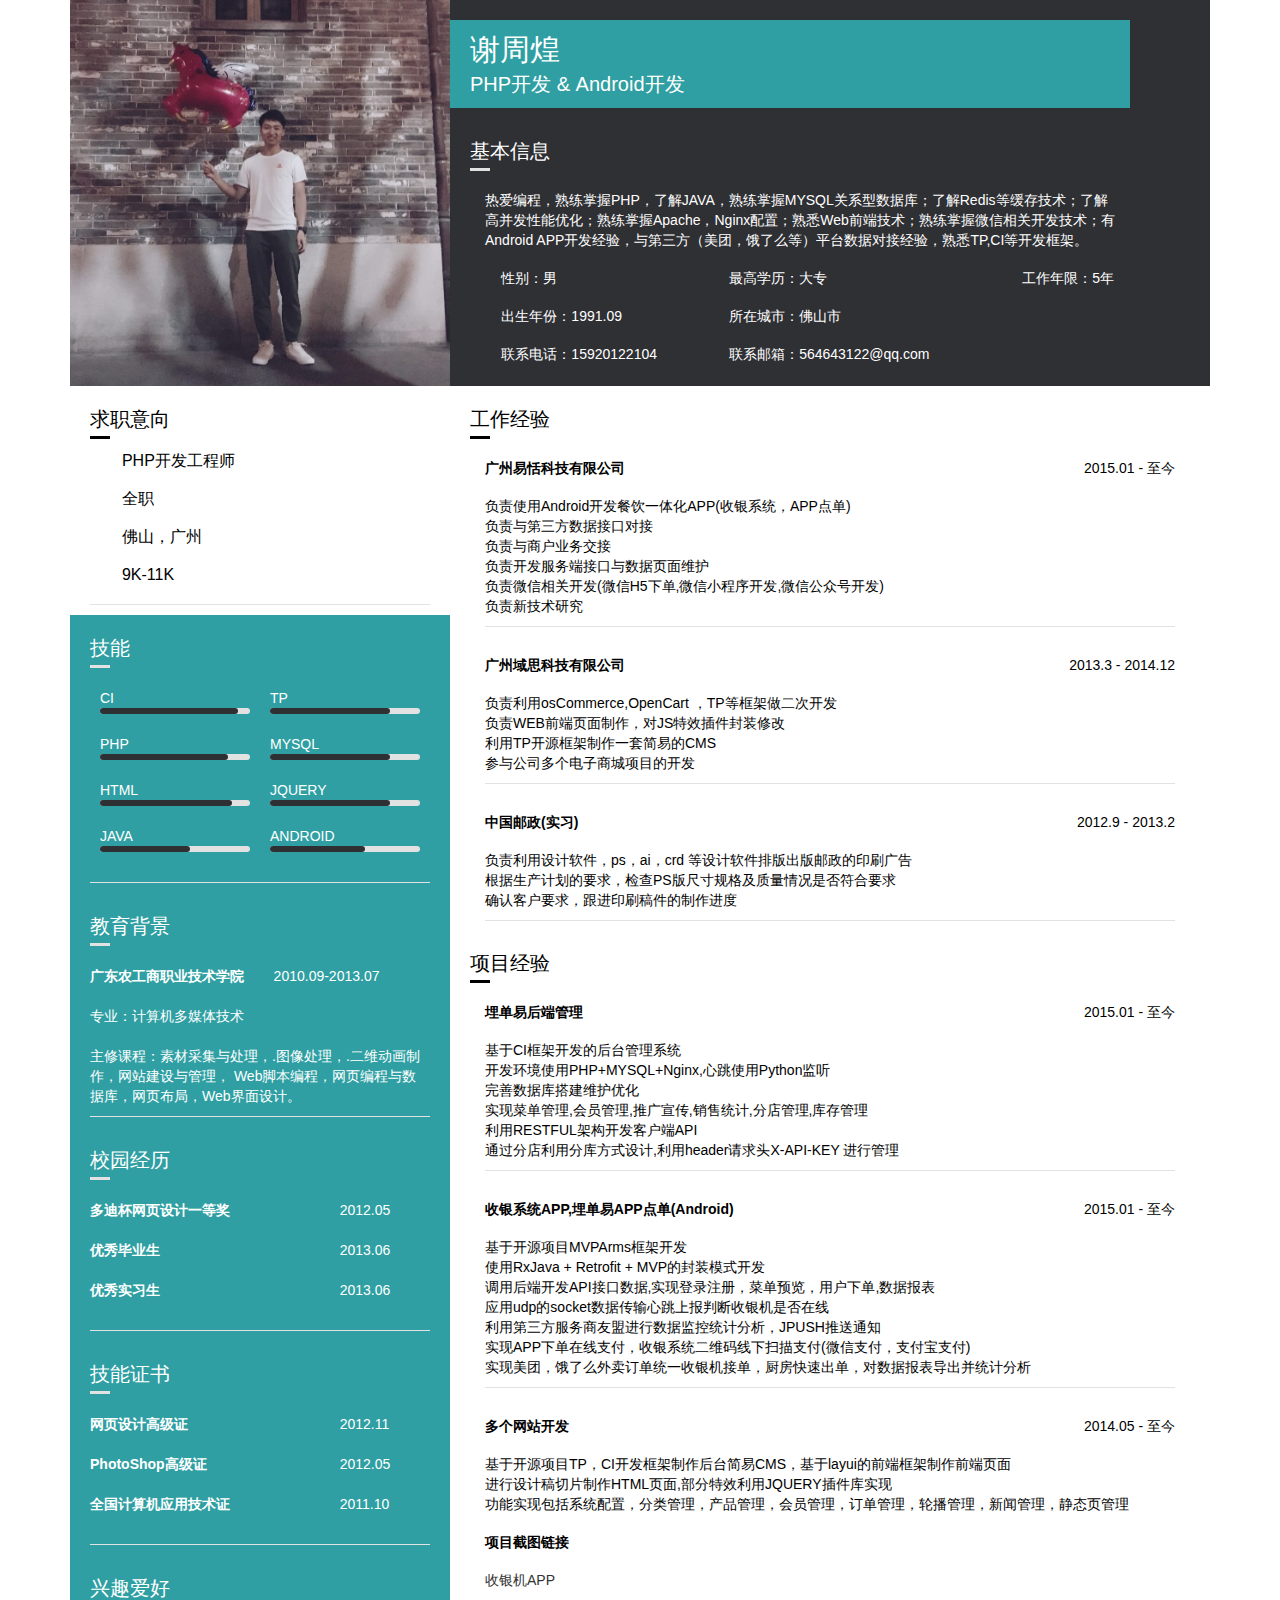
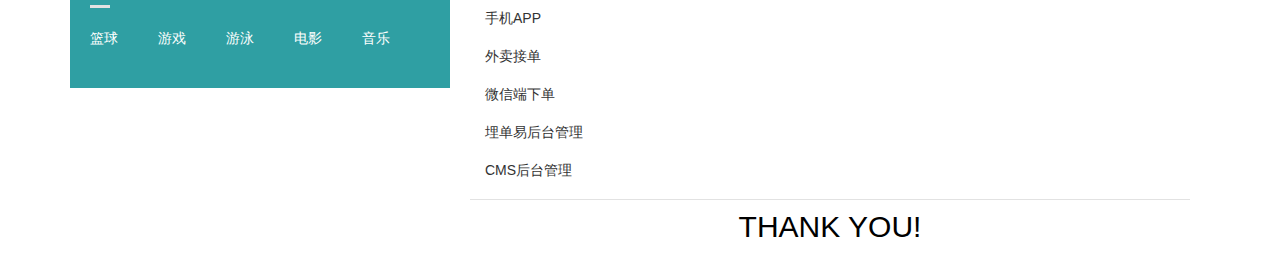
==== index.html @ 595af409 "about me" ====
<!DOCTYPE html>
<html>
<head>
	<meta charset="utf-8">
	<meta name="viewport" content="width=device-width, initial-scale=1, maximum-scale=1">
	<title>谢周煌个人简历</title>
	<link rel="stylesheet" href="./css/layui.css?23">
	<link rel="stylesheet" type="text/css" href="./css/style.css">
</head>
<body>
<body>
	<div class="layui-container">
		<div class="layui-row layui-bg-cyan">
			<div class="layui-col-md4">
				<img src="./img/profile_picture.jpg" width="100%">
			</div>
			<div class="layui-col-md8">
				<div class="layui-bg-blue name-bg-title">
					<h1>谢周煌</h1>
					<h4>PHP开发 & Android开发</h4>
				</div>
				<div class="layui-row basic-info">
					<h3>
						基本信息
						<hr class="title-bottom-line" />
					</h3>
					<table class="layui-table" lay-skin="nob">
						<tr>
							<td colspan="3">
								热爱编程，熟练掌握PHP，了解JAVA，熟练掌握MYSQL关系型数据库；了解Redis等缓存技术；了解高并发性能优化；熟练掌握Apache，Nginx配置；熟悉Web前端技术；熟练掌握微信相关开发技术；有Android APP开发经验，与第三方（美团，饿了么等）平台数据对接经验，熟悉TP,CI等开发框架。
							</td>
						</tr>
						<tr>
							<td><i class="iconfont">&#xe658;</i> 性别：男</td>
							<td><i class="iconfont">&#xe69e;</i> 最高学历：大专</td>
							<td><i class="iconfont">&#xe600;</i> 工作年限：5年</td>
						</tr>
						<tr>
							<td><i class="iconfont">&#xe633;</i> 出生年份：1991.09</td>
							<td><i class="iconfont">&#xe639;</i> 所在城市：佛山市</td>
						</tr>
						<tr>
							<td><i class="iconfont">&#xe8f2;</i> 联系电话：15920122104</td>
							<td><i class="iconfont">&#xe669;</i> 联系邮箱：564643122@qq.com</td>
						</tr>
					</table>
				</div>
				
			</div>
		</div>
		<div class="layui-row">
			<div class="layui-col-md4">
				<div class="qz-yixiang">
					<h3>
						求职意向
						<hr class="title-bottom-line" style="background: #000" />
					</h3>
					<p><i class="iconfont">&#xe60e;</i> PHP开发工程师</p>
					<p><i class="iconfont">&#xe614;</i> 全职</p>
					<p><i class="iconfont">&#xe611;</i> 佛山，广州</p>
					<p><i class="iconfont">&#xe6fe;</i> 9K-11K</p>
					<hr>
				</div>
				<div class="layui-row layui-bg-blue" style="padding: 20px">
					<h3>
						技能
						<hr class="title-bottom-line" />
					</h3>
					<table class="layui-table table-no-padding" lay-skin="nob">
						<tr>
							<td width="50%" style="padding: 10px">
								CI
							  <div class="layui-progress">
							    <div class="layui-progress-bar layui-bg-cyan" lay-percent="92%"></div>
							  </div>
							  </td>
							<td  width="50%"  style="padding: 10px">
							  TP
							  <div class="layui-progress">
							    <div class="layui-progress-bar layui-bg-cyan" lay-percent="80%"></div>
							  </div>
							</td>
						</tr>
						<tr>
							<td width="50%" style="padding: 10px">
								PHP
							  <div class="layui-progress">
							    <div class="layui-progress-bar layui-bg-cyan" lay-percent="85%"></div>
							  </div>
							  </td>
							<td  width="50%"  style="padding: 10px">
							  MYSQL
							  <div class="layui-progress">
							    <div class="layui-progress-bar layui-bg-cyan" lay-percent="80%"></div>
							  </div>
							</td>
						</tr>
						<tr>
							<td width="50%" style="padding: 10px">
								HTML
							  <div class="layui-progress">
							    <div class="layui-progress-bar layui-bg-cyan" lay-percent="88%"></div>
							  </div>
							  </td>
							<td  width="50%"  style="padding: 10px">
							  JQUERY
							  <div class="layui-progress">
							    <div class="layui-progress-bar layui-bg-cyan" lay-percent="80%"></div>
							  </div>
							</td>
						</tr>
						<tr>
							<td width="50%" style="padding: 10px">
								JAVA
							  <div class="layui-progress">
							    <div class="layui-progress-bar layui-bg-cyan" lay-percent="60%"></div>
							  </div>
							  </td>
							<td  width="50%"  style="padding: 10px">
							  ANDROID
							  <div class="layui-progress">
							    <div class="layui-progress-bar layui-bg-cyan" lay-percent="63%"></div>
							  </div>
							</td>
						</tr>
						
						<tr>
							<td colspan="2"><hr></td>
						</tr>
					</table>
					<h3>
						教育背景
						<hr class="title-bottom-line" />
					</h3>
					<table class="layui-table table-no-padding" lay-skin="nob">
						<tr>
							<td><b>广东农工商职业技术学院</b></td>
							<td>2010.09-2013.07</td>
						</tr>
						<tr>
							<td colspan="2">专业：计算机多媒体技术</td>
						</tr>
						<tr>
							<td colspan="2">主修课程：素材采集与处理，.图像处理，.二维动画制作，网站建设与管理， Web脚本编程，网页编程与数据库，网页布局，Web界面设计。<hr></td>
						</tr>
					</table>
					<h3>
						校园经历
						<hr class="title-bottom-line" />
					</h3>
					<table class="layui-table table-no-padding" lay-skin="nob">
						<tr>
							<td><b>多迪杯网页设计一等奖</b></td>
							<td>2012.05</td>
						</tr>
						<tr>
							<td><b>优秀毕业生</b></td>
							<td>2013.06</td>
						</tr>
						<tr>
							<td><b>优秀实习生</b></td>
							<td>2013.06</td>
						</tr>
						<tr><td colspan="2"><hr /></td></tr>
					</table>
					<h3>
						技能证书
						<hr class="title-bottom-line" />
					</h3>
					<table class="layui-table table-no-padding" lay-skin="nob">
						<tr>
							<td><b>网页设计高级证</b></td>
							<td>2012.11</td>
						</tr>
						<tr>
							<td><b>PhotoShop高级证</b></td>
							<td>2012.05</td>
						</tr>
						<tr>
							<td><b>全国计算机应用技术证</b></td>
							<td>2011.10</td>
						</tr>
						<tr><td colspan="2"><hr /></td></tr>
					</table>
					<h3>
						兴趣爱好
						<hr class="title-bottom-line" />
					</h3>
					<table class="layui-table table-no-padding" lay-skin="nob">
						<tr>
							<td>篮球</td>
							<td>游戏</td>
							<td>游泳</td>
							<td>电影</td>
							<td>音乐</td>
						</tr>
					</table>
				</div>
			</div>
			<div class="layui-col-md8"  style="padding: 20px">
				<h3>
					工作经验
					<hr class="title-bottom-line" style="background: #000" />
				</h3>
				<table class="layui-table" lay-skin="nob">
					<tr>
						<td><b>广州易恬科技有限公司</b></td>
						<td align="right">2015.01 - 至今</td>
					</tr>
					<tr>
						<td colspan="2">
							负责使用Android开发餐饮一体化APP(收银系统，APP点单)<br/>
							负责与第三方数据接口对接<br/>
							负责与商户业务交接<br/>
							负责开发服务端接口与数据页面维护<br/>
							负责微信相关开发(微信H5下单,微信小程序开发,微信公众号开发)<br/>
							负责新技术研究
							<hr>
						</td>
					</tr>
					<tr>
						<td><b>广州域思科技有限公司</b></td>
						<td align="right">2013.3 - 2014.12</td>
					</tr>
					<tr>
						<td colspan="2">
							负责利用osCommerce,OpenCart ，TP等框架做二次开发<br/>
							负责WEB前端页面制作，对JS特效插件封装修改<br />
							利用TP开源框架制作一套简易的CMS<br/>
							参与公司多个电子商城项目的开发
							<hr>
						</td>
					</tr>
					<tr>
						<td><b>中国邮政(实习)</b></td>
						<td align="right">2012.9 - 2013.2</td>
					</tr>
					<tr>
						<td colspan="2">
							负责利用设计软件，ps，ai，crd 等设计软件排版出版邮政的印刷广告<br/>
							根据生产计划的要求，检查PS版尺寸规格及质量情况是否符合要求<br/>
							确认客户要求，跟进印刷稿件的制作进度<br/>
							<hr>
						</td>
					</tr>

				</table>
				<h3>
					项目经验
					<hr class="title-bottom-line" style="background: #000" />
				</h3>
				<table class="layui-table" lay-skin="nob">
					<tr>
						<td><b>埋单易后端管理</b></td>
						<td align="right">2015.01 - 至今</td>
					</tr>
					<tr>
						<td colspan="2">
							基于CI框架开发的后台管理系统<br/>
							开发环境使用PHP+MYSQL+Nginx,心跳使用Python监听<br/>
							完善数据库搭建维护优化<br/>
							实现菜单管理,会员管理,推广宣传,销售统计,分店管理,库存管理<br/>
							利用RESTFUL架构开发客户端API<br/>
							通过分店利用分库方式设计,利用header请求头X-API-KEY 进行管理
							<hr>
						</td>
					</tr>
					<tr>
						<td><b>收银系统APP,埋单易APP点单(Android)</b></td>
						<td align="right">2015.01 - 至今</td>
					</tr>
					<tr>
						<td colspan="2">
							基于开源项目MVPArms框架开发<br/>
							使用RxJava + Retrofit + MVP的封装模式开发<br/>
							调用后端开发API接口数据,实现登录注册，菜单预览，用户下单,数据报表<br/>
							应用udp的socket数据传输心跳上报判断收银机是否在线<br/>
							利用第三方服务商友盟进行数据监控统计分析，JPUSH推送通知<br/>
							实现APP下单在线支付，收银系统二维码线下扫描支付(微信支付，支付宝支付)<br/>
							实现美团，饿了么外卖订单统一收银机接单，厨房快速出单，对数据报表导出并统计分析
							<hr>
						</td>
					</tr>
					<tr>
						<td><b>多个网站开发</b></td>
						<td align="right">2014.05 - 至今</td>
					</tr>
					<tr>
						<td colspan="2">
							基于开源项目TP，CI开发框架制作后台简易CMS，基于layui的前端框架制作前端页面<br/>
							进行设计稿切片制作HTML页面,部分特效利用JQUERY插件库实现<br/>
							功能实现包括系统配置，分类管理，产品管理，会员管理，订单管理，轮播管理，新闻管理，静态页管理
						</td>
					</tr>
					<tr>
						<td colspan="2"><b>项目截图链接</b></td>
					</tr>
					<tr>
						<td colspan="2"><a href="./pos.html">收银机APP</a>
						</td>
					</tr>
					<tr>
						<td colspan="2"><a href="./mobile.html">手机APP</a>
						</td>
					</tr>
					<tr>
						<td colspan="2"><a href="./wm.html">外卖接单</a>
						</td>
					</tr>
					<tr>
						<td colspan="2"><a href="./weixin.html">微信端下单</a>
						</td>
					</tr>
					<tr>
						<td colspan="2"><a href="./server.html">埋单易后台管理</a>
						</td>
					</tr>
					<tr>
						<td colspan="2"><a href="./cms.html">CMS后台管理</a>
						</td>
					</tr>

				</table>
				<div class="layui-row" style="text-align: center;">
					<hr>
					<h1>THANK YOU!</h1>
				</div>
			</div>
		</div>
	</div>
<script src="./js/layui.js" charset="utf-8"></script>
<script>
layui.use('element', function(){
  var $ = layui.jquery
  ,element = layui.element; 

});
</script>
</body>
</html>
---- css/layui.css ----
/**
 
 @Name: layui
 @Author: 贤心
 @Site: www.layui.com
 
 */


/** 初始化 **/
body,div,dl,dt,dd,ul,ol,li,h1,h2,h3,h4,h5,h6,input,button,textarea,p,blockquote,th,td,form,pre{font-family: "微软雅黑","Microsoft YaHei",sans-serif;margin: 0; padding: 0; -webkit-tap-highlight-color:rgba(0,0,0,0)}
a:active,a:hover{outline:0}
img{display: inline-block; border: none; vertical-align: middle;}
li{list-style:none;}
table{border-collapse: collapse; border-spacing: 0;}
h1,h2,h3{font-size: 14px; font-weight: 400;}
h4, h5, h6{font-size: 100%; font-weight: 400;}
button,input,select,textarea{font-size: 100%; }
input,button,textarea,select,optgroup,option{font-family: inherit; font-size: inherit; font-style: inherit; font-weight: inherit; outline: 0;}
pre{white-space: pre-wrap; white-space: -moz-pre-wrap; white-space: -pre-wrap; white-space: -o-pre-wrap; word-wrap: break-word;}


/** 图标字体 **/
@font-face {font-family: 'layui-icon';
  src: url('../font/iconfont.eot?v=2');
  src: url('../font/iconfont.eot?v=2#iefix') format('embedded-opentype'),
  url('../font/iconfont.svg?v=2#iconfont') format('svg'),
  url('../font/iconfont.woff?v=2') format('woff'),
  url('../font/iconfont.ttf?v=2') format('truetype');
  
}
                    
.layui-icon{
  font-family:"layui-icon" !important;
  font-size: 16px;
  font-style: normal;
  -webkit-font-smoothing: antialiased;
  -moz-osx-font-smoothing: grayscale;
}

/** 初始化全局标签 **/
body{line-height: 24px; font: 14px Helvetica Neue,Helvetica,PingFang SC,\5FAE\8F6F\96C5\9ED1,Tahoma,Arial,sans-serif;}
hr{height: 1px; margin: 10px 0; border: 0; background-color: #e2e2e2; clear: both;}
a{color: #333; text-decoration:none; }
a:hover{color: #777;}
a cite{font-style: normal; *cursor:pointer;}

/** 基础通用 **/
.layui-border-box, .layui-border-box *{box-sizing: border-box;}
/* 消除第三方ui可能造成的冲突 */.layui-box, .layui-box *{box-sizing: content-box;}
.layui-clear{clear: both; *zoom: 1;}
.layui-clear:after{content:'\20'; clear:both; *zoom:1; display:block; height:0;}
.layui-inline{position: relative; display: inline-block; *display:inline; *zoom:1; vertical-align: middle;}
/* 三角形 */.layui-edge{position: absolute; width: 0; height: 0; border-style: dashed; border-color: transparent; overflow: hidden;}
/* 单行溢出省略 */.layui-elip{text-overflow: ellipsis; overflow: hidden; white-space: nowrap;}
/* 屏蔽选中 */.layui-unselect,.layui-icon, .layui-disabled{-moz-user-select: none; -webkit-user-select: none; -ms-user-select: none;}
/* 禁用 */.layui-disabled,.layui-disabled:hover{color: #d2d2d2 !important; cursor: not-allowed !important;}
/* 纯圆角 */.layui-circle{border-radius: 100%;}
.layui-show{display: block !important;}
.layui-hide{display: none !important;}


/* 基本布局 */
.layui-main{position: relative; width: 1140px; margin: 0 auto;}
.layui-header{position: relative; z-index: 1000; height: 60px;}
.layui-header a:hover{transition: all .5s; -webkit-transition: all .5s;}
.layui-side{position: fixed; top: 0; bottom: 0; z-index: 999; width: 200px; overflow-x: hidden;}
.layui-side-scroll{width: 220px; height: 100%; overflow-x: hidden;}
.layui-body{position: absolute; left: 200px; right: 0; top: 0; bottom: 0; z-index: 998; width: auto; overflow: hidden; overflow-y: auto; box-sizing: border-box;}

/* 后台框架大布局 */.layui-layout-admin .layui-header{background-color: #23262E;}
.layui-layout-admin .layui-side{top: 60px; width: 200px; overflow-x: hidden;}
.layui-layout-admin .layui-body{top: 60px; bottom: 44px;}
.layui-layout-admin .layui-main{width: auto; margin: 0 15px;}
.layui-layout-admin .layui-footer{position: fixed; left: 200px; right: 0; bottom: 0; height: 44px; line-height: 44px; padding: 0 15px; background-color: #eee;}
.layui-layout-admin .layui-logo{position: absolute; left: 0; top: 0; width: 200px; height: 100%; line-height: 60px; text-align: center; color: #009688; font-size: 16px;}
.layui-layout-admin .layui-header .layui-nav{background: none;}
.layui-layout-left{position: absolute !important; left: 200px; top: 0;}
.layui-layout-right{position: absolute !important; right: 0; top: 0;}

/* 响应式类 */


/* 栅格布局 */
.layui-container{position: relative; margin: 0 auto; padding: 0 15px; box-sizing: border-box;}
.layui-fluid{position: relative; margin: 0 auto; padding: 0 15px;}

.layui-row:before, .layui-row:after{content: ''; display: block; clear: both;}
.layui-col-xs1, .layui-col-xs2, .layui-col-xs3, .layui-col-xs4, .layui-col-xs5, .layui-col-xs6, .layui-col-xs7, .layui-col-xs8, .layui-col-xs9, .layui-col-xs10, .layui-col-xs11, .layui-col-xs12
,.layui-col-sm1, .layui-col-sm2, .layui-col-sm3, .layui-col-sm4, .layui-col-sm5, .layui-col-sm6, .layui-col-sm7, .layui-col-sm8, .layui-col-sm9, .layui-col-sm10, .layui-col-sm11, .layui-col-sm12
,.layui-col-md1, .layui-col-md2, .layui-col-md3, .layui-col-md4, .layui-col-md5, .layui-col-md6, .layui-col-md7, .layui-col-md8, .layui-col-md9, .layui-col-md10, .layui-col-md11, .layui-col-md12
,.layui-col-lg1, .layui-col-lg2, .layui-col-lg3, .layui-col-lg4, .layui-col-lg5, .layui-col-lg6, .layui-col-lg7, .layui-col-lg8, .layui-col-lg9, .layui-col-lg10, .layui-col-lg11, .layui-col-lg12
{position: relative; display: block; box-sizing: border-box;}

.layui-col-xs1, .layui-col-xs2, .layui-col-xs3, .layui-col-xs4, .layui-col-xs5, .layui-col-xs6, .layui-col-xs7, .layui-col-xs8, .layui-col-xs9, .layui-col-xs10, .layui-col-xs11, .layui-col-xs12{float: left;}
.layui-col-xs1{width: 8.33333333%;}
.layui-col-xs2{width: 16.66666667%;}
.layui-col-xs3{width: 25%;}
.layui-col-xs4{width: 33.33333333%;}
.layui-col-xs5{width: 41.66666667%;}
.layui-col-xs6{width: 50%;}
.layui-col-xs7{width: 58.33333333%;}
.layui-col-xs8{width: 66.66666667%;}
.layui-col-xs9{width: 75%;}
.layui-col-xs10{width: 83.33333333%;}
.layui-col-xs11{width: 91.66666667%;}
.layui-col-xs12{width: 100%;}

.layui-col-xs-offset1{margin-left: 8.33333333%;}
.layui-col-xs-offset2{margin-left: 16.66666667%;}
.layui-col-xs-offset3{margin-left: 25%;}
.layui-col-xs-offset4{margin-left: 33.33333333%;}
.layui-col-xs-offset5{margin-left: 41.66666667%;}
.layui-col-xs-offset6{margin-left: 50%;}
.layui-col-xs-offset7{margin-left: 58.33333333%;}
.layui-col-xs-offset8{margin-left: 66.66666667%;}
.layui-col-xs-offset9{margin-left: 75%;}
.layui-col-xs-offset10{margin-left: 83.33333333%;}
.layui-col-xs-offset11{margin-left: 91.66666667%;}
.layui-col-xs-offset12{margin-left: 100%;}

/* 超小屏幕(手机) */@media screen and (max-width: 768px) {
  .layui-hide-xs{display: none!important;}
  .layui-show-xs-block{display: block!important;}
  .layui-show-xs-inline{display: inline!important;}
  .layui-show-xs-inline-block{display: inline-block!important;}
}

/* 小型屏幕(平板) */@media screen and (min-width: 768px) {
  .layui-container{width: 750px;}
  .layui-hide-sm{display: none!important;}
  .layui-show-sm-block{display: block!important;}
  .layui-show-sm-inline{display: inline!important;}
  .layui-show-sm-inline-block{display: inline-block!important;}

  .layui-col-sm1, .layui-col-sm2, .layui-col-sm3, .layui-col-sm4, .layui-col-sm5, .layui-col-sm6, .layui-col-sm7, .layui-col-sm8, .layui-col-sm9, .layui-col-sm10, .layui-col-sm11, .layui-col-sm12{float: left;}
  .layui-col-sm1{width: 8.33333333%;}
  .layui-col-sm2{width: 16.66666667%;}
  .layui-col-sm3{width: 25%;}
  .layui-col-sm4{width: 33.33333333%;}
  .layui-col-sm5{width: 41.66666667%;}
  .layui-col-sm6{width: 50%;}
  .layui-col-sm7{width: 58.33333333%;}
  .layui-col-sm8{width: 66.66666667%;}
  .layui-col-sm9{width: 75%;}
  .layui-col-sm10{width: 83.33333333%;}
  .layui-col-sm11{width: 91.66666667%;}
  .layui-col-sm12{width: 100%;}
  /* 列偏移 */
  .layui-col-sm-offset1{margin-left: 8.33333333%;}
  .layui-col-sm-offset2{margin-left: 16.66666667%;}
  .layui-col-sm-offset3{margin-left: 25%;}
  .layui-col-sm-offset4{margin-left: 33.33333333%;}
  .layui-col-sm-offset5{margin-left: 41.66666667%;}
  .layui-col-sm-offset6{margin-left: 50%;}
  .layui-col-sm-offset7{margin-left: 58.33333333%;}
  .layui-col-sm-offset8{margin-left: 66.66666667%;}
  .layui-col-sm-offset9{margin-left: 75%;}
  .layui-col-sm-offset10{margin-left: 83.33333333%;}
  .layui-col-sm-offset11{margin-left: 91.66666667%;}
  .layui-col-sm-offset12{margin-left: 100%;}
}
/* 中型屏幕(桌面) */@media screen and (min-width: 992px) {
  .layui-container{width: 970px;}
  .layui-hide-md{display: none!important;}
  .layui-show-md-block{display: block!important;}
  .layui-show-md-inline{display: inline!important;}
  .layui-show-md-inline-block{display: inline-block!important;}
  
  .layui-col-md1, .layui-col-md2, .layui-col-md3, .layui-col-md4, .layui-col-md5, .layui-col-md6, .layui-col-md7, .layui-col-md8, .layui-col-md9, .layui-col-md10, .layui-col-md11, .layui-col-md12{float: left;}
  .layui-col-md1{width: 8.33333333%;}
  .layui-col-md2{width: 16.66666667%;}
  .layui-col-md3{width: 25%;}
  .layui-col-md4{width: 33.33333333%;}
  .layui-col-md5{width: 41.66666667%;}
  .layui-col-md6{width: 50%;}
  .layui-col-md7{width: 58.33333333%;}
  .layui-col-md8{width: 66.66666667%;}
  .layui-col-md9{width: 75%;}
  .layui-col-md10{width: 83.33333333%;}
  .layui-col-md11{width: 91.66666667%;}
  .layui-col-md12{width: 100%;}
  /* 列偏移 */
  .layui-col-md-offset1{margin-left: 8.33333333%;}
  .layui-col-md-offset2{margin-left: 16.66666667%;}
  .layui-col-md-offset3{margin-left: 25%;}
  .layui-col-md-offset4{margin-left: 33.33333333%;}
  .layui-col-md-offset5{margin-left: 41.66666667%;}
  .layui-col-md-offset6{margin-left: 50%;}
  .layui-col-md-offset7{margin-left: 58.33333333%;}
  .layui-col-md-offset8{margin-left: 66.66666667%;}
  .layui-col-md-offset9{margin-left: 75%;}
  .layui-col-md-offset10{margin-left: 83.33333333%;}
  .layui-col-md-offset11{margin-left: 91.66666667%;}
  .layui-col-md-offset12{margin-left: 100%;}
}
/* 大型屏幕(桌面) */@media screen and (min-width: 1200px) {
  .layui-container{width: 1170px;}
  .layui-hide-lg{display: none!important;}
  .layui-show-lg-block{display: block!important;}
  .layui-show-lg-inline{display: inline!important;}
  .layui-show-lg-inline-block{display: inline-block!important;}
  
  .layui-col-lg1, .layui-col-lg2, .layui-col-lg3, .layui-col-lg4, .layui-col-lg5, .layui-col-lg6, .layui-col-lg7, .layui-col-lg8, .layui-col-lg9, .layui-col-lg10, .layui-col-lg11, .layui-col-lg12{float: left;}
  .layui-col-lg1{width: 8.33333333%;}
  .layui-col-lg2{width: 16.66666667%;}
  .layui-col-lg3{width: 25%;}
  .layui-col-lg4{width: 33.33333333%;}
  .layui-col-lg5{width: 41.66666667%;}
  .layui-col-lg6{width: 50%;}
  .layui-col-lg7{width: 58.33333333%;}
  .layui-col-lg8{width: 66.66666667%;}
  .layui-col-lg9{width: 75%;}
  .layui-col-lg10{width: 83.33333333%;}
  .layui-col-lg11{width: 91.66666667%;}
  .layui-col-lg12{width: 100%;}
  /* 列偏移 */
  .layui-col-lg-offset1{margin-left: 8.33333333%;}
  .layui-col-lg-offset2{margin-left: 16.66666667%;}
  .layui-col-lg-offset3{margin-left: 25%;}
  .layui-col-lg-offset4{margin-left: 33.33333333%;}
  .layui-col-lg-offset5{margin-left: 41.66666667%;}
  .layui-col-lg-offset6{margin-left: 50%;}
  .layui-col-lg-offset7{margin-left: 58.33333333%;}
  .layui-col-lg-offset8{margin-left: 66.66666667%;}
  .layui-col-lg-offset9{margin-left: 75%;}
  .layui-col-lg-offset10{margin-left: 83.33333333%;}
  .layui-col-lg-offset11{margin-left: 91.66666667%;}
  .layui-col-lg-offset12{margin-left: 100%;}
}

/* 列间隔 */.layui-col-space1{margin: -0.5px;}
.layui-col-space1>*{padding: 0.5px;}
.layui-col-space3{margin: -1.5px;}
.layui-col-space3>*{padding: 1.5px;}
.layui-col-space5{margin: -2.5px;}
.layui-col-space5>*{padding: 2.5px;}
.layui-col-space8{margin: -3.5px;}
.layui-col-space8>*{padding: 3.5px;}
.layui-col-space10{margin: -5px;}
.layui-col-space10>*{padding: 5px;}
.layui-col-space12{margin: -6px;}
.layui-col-space12>*{padding: 6px;}
.layui-col-space15{margin: -7.5px;}
.layui-col-space15>*{padding: 7.5px;}
.layui-col-space18{margin: -9px;}
.layui-col-space18>*{padding: 9px;}
.layui-col-space20{margin: -10px;}
.layui-col-space20>*{padding: 10px;}
.layui-col-space22{margin: -11px;}
.layui-col-space22>*{padding: 11px;}
.layui-col-space25{margin: -12.5px;}
.layui-col-space25>*{padding: 12.5px;}
.layui-col-space30{margin: -15px;}
.layui-col-space30>*{padding: 15px;}


/** 页面元素 **/
.layui-btn, .layui-input, .layui-textarea, .layui-upload-button, .layui-select{outline: none; -webkit-transition: border-color .3s cubic-bezier(.65,.05,.35,.5); transition: border-color .3s cubic-bezier(.65,.05,.35,.5); box-sizing: border-box;}

/* 引用 */.layui-elem-quote{margin-bottom: 10px; padding: 15px; line-height: 22px; border-left: 5px solid #009688; border-radius: 0 2px 2px 0; background-color: #f2f2f2;}
.layui-quote-nm{border-color: #e2e2e2; border-style: solid; border-width: 1px; border-left-width: 5px; background: none;}
/* 字段集合 */.layui-elem-field{margin-bottom: 10px; padding: 0; border: 1px solid #e2e2e2;}
.layui-elem-field legend{margin-left: 20px; padding: 0 10px; font-size: 20px; font-weight: 300;}
.layui-field-title{margin: 10px 0 20px; border: none; border-top: 1px solid #e2e2e2;}
.layui-field-box{padding: 10px 15px;}
.layui-field-title .layui-field-box{padding: 10px 0;}

/* 进度条 */
.layui-progress{position: relative; height: 6px; border-radius: 20px; background-color: #e2e2e2;}
.layui-progress-bar{position: absolute; width: 0; max-width: 100%; height: 6px; border-radius: 20px; text-align: right; background-color: #5FB878; transition: all .3s; -webkit-transition: all .3s;}
.layui-progress-big,
.layui-progress-big .layui-progress-bar{height: 18px; line-height: 18px;}
.layui-progress-text{position: relative; top: -18px; line-height: 18px; font-size: 12px; color: #666}
.layui-progress-big .layui-progress-text{position: static; padding: 0 10px; color: #fff;}

/* 折叠面板 */
.layui-collapse{border: 1px solid #e2e2e2; border-radius: 2px;}
.layui-colla-item{border-top: 1px solid #e2e2e2}
.layui-colla-item:first-child{border-top: none;}
.layui-colla-title{position: relative; height: 42px; line-height: 42px; padding: 0 15px 0 35px; color: #333; background-color: #f2f2f2; cursor: pointer;}
.layui-colla-content{display: none; padding: 10px 15px; line-height: 22px; border-top: 1px solid #e2e2e2; color: #666;}
.layui-colla-icon{position: absolute; left: 15px; top: 0; font-size: 14px;}


/* 背景颜色 */
.layui-bg-red{background-color: #FF5722 !important; color: #fff!important;} /*赤*/
.layui-bg-orange{background-color: #FFB800!important; color: #fff!important;} /*橙*/
.layui-bg-green{background-color: #009688!important; color: #fff!important;} /*绿*/
.layui-bg-cyan{background-color: #2f3034!important; color: #fff!important;} /*青*/
.layui-bg-blue{background-color: #2f9fa3!important; color: #fff!important;} /*蓝*/
.layui-bg-black{background-color: #393D49!important; color: #fff!important;} /*黑*/
.layui-bg-gray{background-color: #eee!important; color: #666!important;} /*灰*/


/* 文本区域 */
.layui-text{line-height: 22px; font-size: 14px; color: #666;}
.layui-text h1,
.layui-text h2,
.layui-text h3{font-weight: 500; color: #333;}
.layui-text h1{font-size: 30px;}
.layui-text h2{font-size: 24px;}
.layui-text h3{font-size: 18px;}
.layui-text a{color: #01AAED;}
.layui-text a:hover{text-decoration: underline;}
.layui-text ul{padding: 5px 0 5px 15px;}
.layui-text ul li{margin-top: 5px; list-style-type: disc;}
.layui-text em,
.layui-word-aux{color: #999 !important; padding: 0 5px !important;}

/* 按钮 */
.layui-btn{display: inline-block; vertical-align: middle; height: 38px; line-height: 38px; padding: 0 18px; background-color: #009688; color: #fff; white-space: nowrap; text-align: center; font-size: 14px; border: none; border-radius: 2px; cursor: pointer; opacity: 0.9; filter:alpha(opacity=90); -moz-user-select: none; -webkit-user-select: none; -ms-user-select: none;}
.layui-btn:hover{opacity: 0.8; filter:alpha(opacity=80); color: #fff;}
.layui-btn:active{opacity: 1; filter:alpha(opacity=100);}
.layui-btn+.layui-btn{margin-left: 10px;}
/* 圆角 */.layui-btn-radius{border-radius: 100px;}
.layui-btn .layui-icon{margin-right: 3px; font-size: 18px; vertical-align: bottom; vertical-align: middle\0;}

/* 原始 */.layui-btn-primary{border: 1px solid #C9C9C9; background-color: #fff; color: #555;}
.layui-btn-primary:hover{border-color: #009688; color: #333}
/* 百搭 */.layui-btn-normal{background-color: #1E9FFF;}
/* 暖色 */.layui-btn-warm{background-color: #FFB800;}
/* 警告 */.layui-btn-danger{background-color: #FF5722;}
/* 禁用 */.layui-btn-disabled,.layui-btn-disabled:hover,.layui-btn-disabled:active{border: 1px solid #e6e6e6; background-color: #FBFBFB; color: #C9C9C9; cursor: not-allowed; opacity: 1;}

/* 大型 */.layui-btn-big{height: 44px; line-height: 44px; padding: 0 25px; font-size: 16px;}
/* 小型 */.layui-btn-small{height: 30px; line-height: 30px; padding: 0 10px; font-size: 12px;}
.layui-btn-small i{font-size: 16px !important;}
/* 迷你 */.layui-btn-mini{height: 22px; line-height: 22px; padding: 0 5px; font-size: 12px;}
.layui-btn-mini i{font-size: 14px !important;}
/* 按钮组 */.layui-btn-group{display: inline-block; vertical-align: middle; font-size: 0;}
.layui-btn-group .layui-btn{margin-left: 0!important; margin-right: 0!important; border-left: 1px solid rgba(255,255,255,.5); border-radius: 0;}
.layui-btn-group .layui-btn-primary{border-left: none;}
.layui-btn-group .layui-btn-primary:hover{border-color: #C9C9C9; color: #009688;}
.layui-btn-group .layui-btn:first-child{border-left: none; border-radius: 2px 0 0 2px;}
.layui-btn-group .layui-btn-primary:first-child{border-left: 1px solid #c9c9c9;}
.layui-btn-group .layui-btn:last-child{border-radius: 0 2px 2px 0;}
.layui-btn-group .layui-btn+.layui-btn{margin-left: 0;}
.layui-btn-group+.layui-btn-group{margin-left: 10px;}

/** 表单 **/
.layui-input, .layui-textarea, .layui-select{height: 38px; line-height: 36px\9; border: 1px solid #e6e6e6; background-color: #fff; border-radius: 2px;}
.layui-input, .layui-textarea{display: block; width: 100%; padding-left: 10px;}
.layui-input:hover, .layui-textarea:hover{border-color: #D2D2D2 !important;}
.layui-input:focus, .layui-textarea:focus{border-color: #C9C9C9 !important;}
.layui-textarea{position: relative; min-height: 100px; height: auto; line-height: 20px; padding: 6px 10px; resize: vertical;}
.layui-select{padding: 0 10px;}
.layui-form select, 
.layui-form input[type=checkbox],
.layui-form input[type=radio]{display: none;}

.layui-form-item{margin-bottom: 15px; clear: both; *zoom: 1;}
.layui-form-item:after{content:'\20'; clear: both; *zoom: 1; display: block; height:0;}
.layui-form-label{position: relative; float: left; display: block; padding: 9px 15px;  width: 80px; font-weight:normal;line-height: 20px; text-align: right;}
.layui-form-item .layui-inline{margin-bottom: 5px; margin-right: 10px;}
.layui-input-block, .layui-input-inline{position: relative;}
.layui-input-block{margin-left: 110px; min-height: 36px;}
.layui-input-inline{display: inline-block; vertical-align: middle;}
.layui-form-item .layui-input-inline{float: left; width: 190px; margin-right: 10px;}
.layui-form-text .layui-input-inline{width: auto;}

/* 分割块 */.layui-form-mid{position: relative; float: left; display: block; padding: 8px 0 !important; line-height: 20px; margin-right: 10px;}
/* 警告域 */.layui-form-danger:focus
,.layui-form-danger+.layui-form-select .layui-input{border: 1px solid #FF5722 !important;}


/* 下拉选择 */.layui-form-select{position: relative;}
.layui-form-select .layui-input{padding-right: 30px; cursor: pointer;}
.layui-form-select .layui-edge{position: absolute; right: 10px; top: 50%; margin-top: -3px; cursor: pointer; border-width: 6px; border-top-color: #c2c2c2; border-top-style: solid; transition: all .3s; -webkit-transition: all .3s;}
.layui-form-select dl{display: none; position: absolute; left: 0; top: 42px; padding: 5px 0; z-index: 999; min-width: 100%; border: 1px solid #d2d2d2; max-height: 300px; overflow-y: auto; background-color: #fff; border-radius: 2px; box-shadow: 0 2px 4px rgba(0,0,0,.12); box-sizing: border-box;}
.layui-form-select dl dt,
.layui-form-select dl dd{padding: 0 10px; line-height: 36px; white-space: nowrap; overflow: hidden; text-overflow: ellipsis;}
.layui-form-select dl dt{font-size: 12px; color: #999;}
.layui-form-select dl dd{cursor: pointer;}
.layui-form-select dl dd:hover{background-color: #f2f2f2;}
.layui-form-select .layui-select-group dd{padding-left: 20px;}
.layui-form-select dl dd.layui-select-tips{padding-left: 10px !important; color: #999;}
.layui-form-select dl dd.layui-this{background-color: #5FB878; color: #fff;}
.layui-form-select dl dd.layui-disabled{background-color: #fff;}
.layui-form-selected dl{display: block;}
.layui-form-selected .layui-edge{margin-top: -9px; -webkit-transform:rotate(180deg); transform: rotate(180deg);}
.layui-form-selected .layui-edge{margin-top: -3px\0; }
:root .layui-form-selected .layui-edge{margin-top: -9px\0/IE9;}
.layui-form-selectup dl{top: auto; bottom: 42px;}
.layui-select-none{margin: 5px 0; text-align: center; color: #999;}

.layui-select-disabled .layui-disabled{border-color: #eee !important;}
.layui-select-disabled .layui-edge{border-top-color: #d2d2d2}

/* 复选框 */.layui-form-checkbox{position: relative; display: inline-block; vertical-align: middle; height: 30px; line-height: 28px; margin-right: 10px; padding-right: 30px; border: 1px solid #d2d2d2; background-color: #fff; cursor: pointer; font-size: 0; border-radius: 2px;  -webkit-transition: .1s linear; transition: .1s linear; box-sizing: border-box;}
.layui-form-checkbox:hover{border: 1px solid #c2c2c2;}
.layui-form-checkbox *{display: inline-block; vertical-align: middle;}
.layui-form-checkbox span{padding: 0 10px; height: 100%; font-size: 14px; background-color: #d2d2d2; color: #fff; overflow: hidden; white-space: nowrap; text-overflow: ellipsis;}
.layui-form-checkbox:hover span{background-color: #c2c2c2;}
.layui-form-checkbox i{position: absolute; right: 0; width: 30px; color: #fff; font-size: 20px; text-align: center;}
.layui-form-checkbox:hover i{color: #c2c2c2;}
.layui-form-checked, .layui-form-checked:hover{border-color: #5FB878;}
.layui-form-checked span, .layui-form-checked:hover span{background-color: #5FB878;}
.layui-form-checked i, .layui-form-checked:hover i{color: #5FB878;}
.layui-form-item .layui-form-checkbox{margin-top: 4px;}

/* 复选框-原始风格 */.layui-form-checkbox[lay-skin="primary"]{height: auto!important; line-height: normal!important; border: none!important; margin-right: 0; padding-right: 0; background: none;}
.layui-form-checkbox[lay-skin="primary"] span{float: right; padding-right: 15px; line-height: 18px; background: none; color: #666;}
.layui-form-checkbox[lay-skin="primary"] i{position: relative; top: 0; width: 16px; height: 16px; line-height: 16px; border: 1px solid #d2d2d2; font-size: 12px; border-radius: 2px; background-color: #fff; -webkit-transition: .1s linear; transition: .1s linear;}
.layui-form-checkbox[lay-skin="primary"]:hover i{border-color: #5FB878; color: #fff;}
.layui-form-checked[lay-skin="primary"] i{border-color: #5FB878; background-color: #5FB878; color: #fff;}
.layui-checkbox-disbaled[lay-skin="primary"] span{background: none!important;}
.layui-checkbox-disbaled[lay-skin="primary"]:hover i{border-color: #d2d2d2;}
.layui-form-item .layui-form-checkbox[lay-skin="primary"]{margin-top: 10px;}

/* 复选框-开关风格 */.layui-form-switch{position: relative; display: inline-block; vertical-align: middle; height: 22px; line-height: 22px; width: 42px; padding: 0 5px; margin-top: 8px; border: 1px solid #d2d2d2; border-radius: 20px; cursor: pointer; background-color: #fff; -webkit-transition: .1s linear; transition: .1s linear;}
.layui-form-switch i{position: absolute; left: 5px; top: 3px; width: 16px; height: 16px; border-radius: 20px; background-color: #d2d2d2; -webkit-transition: .1s linear; transition: .1s linear;}
.layui-form-switch em{position: absolute; right: 5px; top: 0; width: 25px; padding: 0!important; text-align: center!important; color: #999!important; font-style: normal!important; font-size: 12px;}
.layui-form-onswitch{border-color: #5FB878; background-color: #5FB878;}
.layui-form-onswitch i{left: 32px; background-color: #fff;}
.layui-form-onswitch em{left: 5px; right: auto; color: #fff!important;}

.layui-checkbox-disbaled{border-color: #e2e2e2 !important;}
.layui-checkbox-disbaled span{background-color: #e2e2e2 !important;}
.layui-checkbox-disbaled:hover i{color: #fff !important;}

/* 单选框 */
.layui-form-radio{display: inline-block; vertical-align: middle; line-height: 28px; margin: 6px 10px 0 0; padding-right: 10px; cursor: pointer; font-size: 0;}
.layui-form-radio *{display: inline-block; vertical-align: middle;}
.layui-form-radio i{margin-right: 8px; font-size: 22px; color: #c2c2c2;}
.layui-form-radio  span{font-size: 14px;}
.layui-form-radioed i,.layui-form-radio i:hover{color: #5FB878;}
.layui-radio-disbaled i{color: #e2e2e2 !important;}

/* 表单方框风格 */.layui-form-pane .layui-form-label{width: 110px; padding: 8px 15px; height: 38px; line-height: 20px; border: 1px solid #e6e6e6; border-radius: 2px 0 0 2px; text-align: center; background-color: #FBFBFB; overflow: hidden; white-space: nowrap; text-overflow: ellipsis; box-sizing: border-box;}
.layui-form-pane .layui-input-inline{margin-left: -1px;}
.layui-form-pane .layui-input-block{margin-left: 110px; left: -1px;}
.layui-form-pane .layui-input{border-radius: 0 2px 2px 0;}
.layui-form-pane .layui-form-text .layui-form-label{float: none; width: 100%; border-right: 1px solid #e6e6e6; border-radius: 2px; box-sizing: border-box; text-align: left;}
.layui-form-pane .layui-form-text .layui-input-inline{display: block; margin: 0; top: -1px; clear: both;}
.layui-form-pane .layui-form-text .layui-input-block{margin: 0; left: 0; top: -1px;}
.layui-form-pane .layui-form-text .layui-textarea{min-height: 100px; border-radius: 0 0 2px 2px;}
.layui-form-pane .layui-form-checkbox{margin: 4px 0 4px 10px;}
.layui-form-pane .layui-form-switch, 
.layui-form-pane .layui-form-radio{margin-top: 6px; margin-left: 10px; }
.layui-form-pane .layui-form-item[pane]{position: relative; border: 1px solid #e6e6e6;}
.layui-form-pane .layui-form-item[pane] .layui-form-label{position: absolute; left: 0; top: 0; height: 100%; border-width: 0px; border-right-width: 1px;}
.layui-form-pane .layui-form-item[pane] .layui-input-inline{margin-left: 110px;}

/** 表单响应式 **/
@media screen and (max-width: 450px) {
  .layui-form-item .layui-form-label{text-overflow: ellipsis; overflow: hidden; white-space: nowrap;}
  .layui-form-item .layui-inline{display: block; margin-right: 0; margin-bottom: 20px; clear: both;}
  .layui-form-item .layui-inline:after{content:'\20'; clear:both; display:block; height:0;}
  .layui-form-item .layui-input-inline{display: block; float: none; left: -3px; width: auto; margin: 0 0 10px 112px; }
  .layui-form-item .layui-input-inline+.layui-form-mid{margin-left: 110px; top: -5px; padding: 0;}
  .layui-form-item .layui-form-checkbox{margin-right: 5px; margin-bottom: 5px;}
}

/** 富文本编辑器 **/
.layui-layedit{border: 1px solid #d2d2d2; border-radius: 2px;}
.layui-layedit-tool{padding: 3px 5px; border-bottom: 1px solid #e2e2e2; font-size: 0;}
.layedit-tool-fixed{position: fixed; top: 0; border-top: 1px solid #e2e2e2;}
.layui-layedit-tool .layedit-tool-mid,
.layui-layedit-tool .layui-icon{display: inline-block; vertical-align: middle; text-align: center; font-size: 14px;}
.layui-layedit-tool .layui-icon{position: relative; width: 32px; height: 30px; line-height: 30px; margin: 3px 5px; border-radius: 2px; color: #777; cursor: pointer; border-radius: 2px;}
.layui-layedit-tool .layui-icon:hover{color: #393D49;}
.layui-layedit-tool .layui-icon:active{color: #000;}
.layui-layedit-tool .layedit-tool-active{background-color: #e2e2e2; color: #000;}
.layui-layedit-tool .layui-disabled,
.layui-layedit-tool .layui-disabled:hover{color: #d2d2d2; cursor: not-allowed;}
.layui-layedit-tool .layedit-tool-mid{width: 1px; height: 18px; margin: 0 10px; background-color: #d2d2d2;}

.layedit-tool-html{width: 50px !important; font-size: 30px !important;}
.layedit-tool-b,
.layedit-tool-code,
.layedit-tool-help{font-size: 16px !important;}
.layedit-tool-d,
.layedit-tool-unlink,
.layedit-tool-face,
.layedit-tool-image{font-size: 18px !important;}
.layedit-tool-image input{position: absolute; font-size: 0; left: 0; top: 0; width: 100%; height: 100%; opacity: 0.01; filter: Alpha(opacity=1); cursor: pointer;}

.layui-layedit-iframe iframe{display: block; width: 100%;}
#LAY_layedit_code{overflow: hidden;}

/** 分页 **/
.layui-laypage{display: inline-block; *display: inline; *zoom: 1; vertical-align: middle; margin: 10px 0; font-size: 0;}
.layui-laypage>a:first-child,
.layui-laypage>a:first-child em{border-radius: 2px 0 0 2px;}
.layui-laypage>a:last-child,
.layui-laypage>a:last-child em{border-radius: 0 2px 2px 0;}
.layui-laypage>*:first-child{margin-left: 0!important;}
.layui-laypage>*:last-child{margin-right: 0!important;}
.layui-laypage a,
.layui-laypage span,
.layui-laypage input, 
.layui-laypage button,
.layui-laypage select{border: 1px solid #e2e2e2;}
.layui-laypage a,
.layui-laypage span{display: inline-block; *display: inline; *zoom: 1; vertical-align: middle; padding: 0 15px; height: 28px; line-height: 28px; margin: 0 -1px 5px 0; background-color: #fff; color: #333; font-size: 12px;}
.layui-laypage a:hover{color: #009688;}
.layui-laypage em{font-style: normal;}
.layui-laypage .layui-laypage-spr{color:#999; font-weight: 700;}
.layui-laypage a{ text-decoration: none;}
.layui-laypage .layui-laypage-curr{position: relative;}
.layui-laypage .layui-laypage-curr em{position: relative; color: #fff;}
.layui-laypage .layui-laypage-curr .layui-laypage-em{position: absolute; left: -1px; top: -1px; padding: 1px; width: 100%; height: 100%; background-color: #009688; }
.layui-laypage-em{border-radius: 2px;}
.layui-laypage-prev em,
.layui-laypage-next em{font-family: Sim sun; font-size: 16px;}

.layui-laypage .layui-laypage-count,
.layui-laypage .layui-laypage-limits,
.layui-laypage .layui-laypage-skip{margin-left: 10px; margin-right: 10px; padding: 0; border: none;}
.layui-laypage .layui-laypage-limits{vertical-align: top;}
.layui-laypage select{height: 22px; padding: 3px; border-radius: 2px; cursor: pointer;}
.layui-laypage .layui-laypage-skip{height: 30px; line-height: 30px; color: #999;}
.layui-laypage input, .layui-laypage button{height: 30px; line-height: 30px; border:1px solid #e2e2e2; border-radius: 2px; vertical-align: top;  background-color: #fff; box-sizing: border-box;}
.layui-laypage input{display: inline-block; width: 40px; margin: 0 10px; padding: 0 3px; text-align: center;}
.layui-laypage input:focus,
.layui-laypage select:focus{border-color: #009688!important;}
.layui-laypage button{margin-left: 10px; padding: 0 10px; cursor: pointer;}

/** 流加载 **/
.layui-flow-more{margin: 10px 0; text-align: center; color: #999; font-size: 14px;}
.layui-flow-more a{ height: 32px; line-height: 32px;  }
.layui-flow-more a *{display: inline-block; vertical-align: top;}
.layui-flow-more a cite{padding: 0 20px; border-radius: 3px; background-color: #eee; color: #333; font-style: normal;}
.layui-flow-more a cite:hover{opacity: 0.8;}
.layui-flow-more a i{font-size: 30px; color: #737383;}

/** 表格 **/
.layui-table{width: 100%; margin: 10px 0;}
.layui-table tr{transition: all .3s; -webkit-transition: all .3s;}
.layui-table thead tr,
.layui-table-header,
.layui-table-fixed-l tr,
.layui-table-tool,
.layui-table-patch,
.layui-table-mend{background-color: #f2f2f2;}
.layui-table th{text-align: left; font-weight: 400;}

.layui-table th,
.layui-table td,
.layui-table[lay-skin="line"],
.layui-table[lay-skin="row"],
.layui-table-view,
.layui-table-header,
.layui-table-tool{border: 1px solid #e2e2e2}

.layui-table th, .layui-table td{position: relative; padding: 9px 15px; min-height: 20px; line-height: 20px;  font-size: 14px;}
.layui-table[lay-even] tr:nth-child(even){background-color: #f8f8f8;}
.layui-table-click{background-color: #FFEEE8!important;}

.layui-table[lay-skin="line"] th, .layui-table[lay-skin="line"] td{border-width: 0; border-bottom-width: 1px;}
.layui-table[lay-skin="row"] th, .layui-table[lay-skin="row"] td{border-width: 0;border-right-width: 1px;}
.layui-table[lay-skin="nob"] th, .layui-table[lay-skin="nob"] td{border: none;}


/* 大表格 */.layui-table[lay-size="lg"] th,
.layui-table[lay-size="lg"] td{padding-top: 15px; padding-right: 30px; padding-bottom: 15px; padding-left: 30px;}
.layui-table-view .layui-table[lay-size="lg"] .layui-table-cell{height: 40px; line-height: 40px;}  
/* 小表格 */.layui-table[lay-size="sm"] th,
.layui-table[lay-size="sm"] td{padding-top: 5px; padding-right: 10px; padding-bottom: 5px; padding-left: 10px; font-size: 12px;}
.layui-table-view .layui-table[lay-size="sm"] .layui-table-cell{height: 20px; line-height: 20px;} 

/* 数据表格 */
.layui-table[lay-data]{display: none;}
.layui-table-view{position: relative; margin: 10px 0; overflow: hidden;}
.layui-table-view .layui-table{position: relative; width: auto; margin: 0;}
.layui-table-view .layui-table[lay-skin="line"]{border-width: 0; border-right-width: 1px;}
.layui-table-view .layui-table[lay-skin="row"]{border-width: 0; border-bottom-width: 1px;}
.layui-table-view .layui-table th,
.layui-table-view .layui-table td{padding: 5px 0; border-top: none; border-left: none;}
.layui-table-view .layui-table td{cursor: default;}
.layui-table-view .layui-form-checkbox[lay-skin="primary"] i{width: 18px; height: 18px;}
.layui-table-header{border-width: 0; border-bottom-width: 1px; overflow: hidden;}
.layui-table-header .layui-table{margin-bottom: -1px;}
.layui-table-sort{width: 20px; height: 20px; margin-left: 5px; cursor: pointer!important;}
.layui-table-sort .layui-edge{left: 5px; border-width: 5px;}
.layui-table-sort .layui-table-sort-asc{top: 4px; border-top: none; border-bottom-style: solid; border-bottom-color: #b2b2b2;}
.layui-table-sort .layui-table-sort-asc:hover{border-bottom-color: #666;}
.layui-table-sort .layui-table-sort-desc{bottom: 4px; border-bottom: none; border-top-style: solid; border-top-color: #b2b2b2;}
.layui-table-sort .layui-table-sort-desc:hover{border-top-color: #666;}
.layui-table-sort[lay-sort="asc"] .layui-table-sort-asc{border-bottom-color: #000;}
.layui-table-sort[lay-sort="desc"] .layui-table-sort-desc{border-top-color: #000;}
.layui-table-cell{height: 28px; line-height: 28px; padding: 0 15px; position: relative; overflow: hidden; text-overflow: ellipsis;  white-space: nowrap; box-sizing: border-box;}
.layui-table-cell .layui-form-checkbox{top: -1px;}
.layui-table-cell .layui-table-link{color: #01AAED;}
.laytable-cell-space{width: 15px; padding: 0; text-align: center;}

.layui-table-body{position: relative; overflow: auto; margin-right: -1px; margin-bottom: -1px;}
.layui-table-body .layui-none{line-height: 40px; text-align: center; color: #999;}
.layui-table-fixed{position: absolute; left: 0; top: 0;}
.layui-table-fixed .layui-table-body{overflow: hidden;}
.layui-table-fixed-r{left: auto; right: -1px; border-left: 1px solid #e2e2e2; box-shadow: -1px 0 8px rgba(0,0,0,.1);}
.layui-table-fixed-r .layui-table-header{position: relative; overflow: visible;}
.layui-table-mend{position: absolute; right: -49px; top: 0; height: 100%; width: 50px;}
.layui-table-tool{position: relative; width: 100%; padding: 7px 10px 0 0; border-width: 0; border-top-width: 1px; height: 41px; margin-bottom: -1px; font-size: 12px;  white-space: nowrap;}
.layui-table-tool:hover{overflow-x: auto;}

.layui-table-page{height: 26px;}
.layui-table-tool .layui-laypage{margin: 0;}
.layui-table-tool .layui-laypage span,
.layui-table-tool .layui-laypage a{height: 26px; line-height: 26px; border: none; background: none; padding: 0 12px}
.layui-table-tool .layui-laypage .layui-laypage-count,
.layui-table-tool .layui-laypage .layui-laypage-limits,
.layui-table-tool .layui-laypage .layui-laypage-skip{margin-left: 0; padding: 0;}
.layui-table-tool .layui-laypage .layui-laypage-total{padding: 0 10px;}
.layui-table-tool .layui-laypage .layui-laypage-spr{padding: 0;}
.layui-table-tool .layui-laypage input,
.layui-table-tool .layui-laypage button{height: 26px; line-height: 26px; }
.layui-table-tool .layui-laypage input{width: 40px;}
.layui-table-tool .layui-laypage button{padding: 0 10px;}
.layui-table-view select[lay-ignore]{display: inline-block;}
.layui-table-tool select{height: 18px;}
.layui-table-patch .layui-table-cell{padding: 0; width: 30px;}
.layui-table-edit{position: absolute; left: 0; top: 0; width: 100%; height: 100%; padding: 0 15px 1px; border: none;}
.layui-table-edit:focus{background-color: #F0F9F2;}

body .layui-table-tips .layui-layer-content{background: none; padding: 0; box-shadow: 0 1px 6px rgba(0,0,0,.1);}
.layui-table-tips-main{margin: -44px 0 0 -1px; max-height: 150px; padding: 8px 15px; font-size: 14px; overflow-y: scroll; background-color: #fff; color: #333; border: 1px solid #e2e2e2}
.layui-table-tips-c{position: absolute; right: -3px; top: -12px; width: 18px; height: 18px; padding: 3px; text-align: center; font-weight: 700; border-radius: 100%; font-size: 14px; cursor: pointer; background-color: #666;}
.layui-table-tips-c:hover{background-color: #999;}


/** 文件上传 **/
.layui-upload-file{display: none!important; opacity: .01; filter: Alpha(opacity=1);}
.layui-upload-list{margin: 10px 0;}
.layui-upload-choose{padding: 0 10px; color: #999;}
.layui-upload-drag{position: relative; display: inline-block; padding: 30px; border: 1px dashed #e2e2e2; background-color: #fff; text-align: center; cursor: pointer; color: #999;}
.layui-upload-drag .layui-icon{font-size: 50px; color: #009688;}
.layui-upload-drag[lay-over]{border-color: #009688}
.layui-upload-form{display: inline-block;}
.layui-upload-iframe{position: absolute; width: 0; height: 0; border: 0; visibility: hidden}
.layui-upload-wrap{position: relative; display: inline-block; vertical-align: middle;}
.layui-upload-wrap .layui-upload-file{display: block!important; position: absolute; left: 0; top: 0; z-index: 10; font-size: 100px; width: 100%; height: 100%; opacity: .01; filter: Alpha(opacity=1); cursor: pointer;}



/** 代码修饰器 **/
.layui-code{position: relative; margin: 10px 0; padding: 15px; line-height: 20px; border: 1px solid #ddd; border-left-width: 6px; background-color: #F2F2F2; color: #333; font-family: Courier New; font-size: 12px;}


/** 树组件 **/
.layui-tree{line-height: 26px;}
.layui-tree li{text-overflow: ellipsis; overflow:hidden; white-space: nowrap;}
.layui-tree li a, 
.layui-tree li .layui-tree-spread{display: inline-block; vertical-align: top; height: 26px; *display: inline; *zoom:1; cursor: pointer;}
.layui-tree li a{font-size: 0;}
.layui-tree li a i{font-size: 16px;}
.layui-tree li a cite{padding: 0 6px; font-size: 14px; font-style: normal;}
.layui-tree li i{padding-left: 6px; color: #333; -moz-user-select: none;}
.layui-tree li .layui-tree-check{font-size: 13px;}
.layui-tree li .layui-tree-check:hover{color: #009E94;}
.layui-tree li ul{display: none; margin-left: 20px;}
.layui-tree li .layui-tree-enter{line-height: 24px; border: 1px dotted #000;}
.layui-tree-drag{display: none; position: absolute; left: -666px; top: -666px; background-color: #f2f2f2; padding: 5px 10px; border: 1px dotted #000; white-space: nowrap}
.layui-tree-drag i{padding-right: 5px;}

/** 导航菜单 **/
.layui-nav{position: relative; padding: 0 20px; background-color: #393D49; color: #fff; border-radius: 2px; font-size: 0; box-sizing: border-box;}
.layui-nav *{font-size: 14px;}
.layui-nav .layui-nav-item{position: relative; display: inline-block; *display: inline; *zoom: 1; vertical-align: middle; line-height: 60px;}
.layui-nav .layui-nav-item a{display: block; padding: 0 20px; color: #fff; color: rgba(255,255,255,.7); transition: all .3s; -webkit-transition: all .3s;}
.layui-nav-bar,
.layui-nav .layui-this:after,
.layui-nav-tree .layui-nav-itemed:after{position: absolute; left: 0; top: 0; width: 0; height: 5px; background-color: #5FB878; transition: all .2s; -webkit-transition: all .2s;}
.layui-nav-bar{z-index: 1000;}
.layui-nav .layui-this a
,.layui-nav .layui-nav-item a:hover{color: #fff;}
.layui-nav .layui-this:after{content: ''; top: auto; bottom: 0; width: 100%;}
.layui-nav-img{width: 30px; height: 30px; margin-right: 10px; border-radius: 50%;}

.layui-nav .layui-nav-more{content:''; width: 0; height: 0; border-style: dashed; border-color: transparent; overflow: hidden; cursor: pointer; transition: all .2s; -webkit-transition: all .2s;}
.layui-nav .layui-nav-more{position: absolute; top: 28px; right: 3px; border-width: 6px; border-top-style: solid; border-top-color: #fff; border-top-color: rgba(255,255,255,.7);}
.layui-nav .layui-nav-mored,
.layui-nav-itemed .layui-nav-more{top: 22px; border-style: dashed; border-color: transparent; border-bottom-style: solid; border-bottom-color: #fff;}

.layui-nav-child{display: none; position: absolute; left: 0; top: 65px; min-width: 100%; line-height: 36px; padding: 5px 0;  box-shadow: 0 2px 4px rgba(0,0,0,.12); border: 1px solid #d2d2d2; background-color: #fff; z-index: 100; border-radius: 2px; white-space: nowrap;}
.layui-nav .layui-nav-child a{color: #333;}
.layui-nav .layui-nav-child a:hover{background-color: #f2f2f2; color: #000;}
.layui-nav-child dd{position: relative;}
.layui-nav-child dd.layui-this{background-color: #5FB878; color: #fff;}
.layui-nav .layui-nav-child dd.layui-this a{background-color: #5FB878; color: #fff;}
.layui-nav-child dd.layui-this:after{display: none;}

/* 垂直导航菜单 */.layui-nav-tree{width: 200px; padding: 0;}
.layui-nav-tree .layui-nav-item{display: block; width: 100%; line-height: 45px;}
.layui-nav-tree .layui-nav-item a{height: 45px; text-overflow: ellipsis; overflow: hidden; white-space: nowrap;}
.layui-nav-tree .layui-nav-item a:hover{background-color: #4E5465;}
.layui-nav-tree .layui-nav-bar{width: 5px; height: 0;}
.layui-nav-tree .layui-this,
.layui-nav-tree .layui-this>a,
.layui-nav-tree .layui-this>a:hover,
.layui-nav-tree .layui-nav-child dd.layui-this,
.layui-nav-tree .layui-nav-child dd.layui-this a{background-color: #009688; color: #fff;}
.layui-nav-tree .layui-this:after{display: none;}
.layui-nav-tree .layui-nav-title a,
.layui-nav-tree .layui-nav-title a:hover,
.layui-nav-itemed>a{color: #fff !important;}
.layui-nav-tree .layui-nav-bar{background-color: #009688;}

.layui-nav-tree .layui-nav-child{position: relative; z-index: 0; top: 0; border: none; box-shadow: none;}
.layui-nav-tree .layui-nav-child a{height: 40px; line-height: 40px;}
.layui-nav-tree .layui-nav-child a{color: #fff; color: rgba(255,255,255,.7);}
.layui-nav-tree .layui-nav-child a:hover,
.layui-nav-tree .layui-nav-child{background: none; color: #fff;}
.layui-nav-tree .layui-nav-more{top: 20px; right: 10px;}
.layui-nav-itemed .layui-nav-more{top: 14px;}
.layui-nav-itemed .layui-nav-child{display: block; padding: 0; background-color: rgba(0,0,0,.3) !important;} 

/* 侧边 */.layui-nav-side{position: fixed; top: 0; bottom: 0; left: 0; overflow-x: hidden; z-index: 999;}

/* 导航主题色 */.layui-bg-blue .layui-nav-bar,
.layui-bg-blue .layui-this:after,
.layui-bg-blue .layui-nav-itemed:after{background-color: #93D1FF;}
.layui-bg-blue .layui-nav-child dd.layui-this{background-color: #1E9FFF;}
.layui-nav-tree.layui-bg-blue .layui-nav-title a,
.layui-nav-tree.layui-bg-blue .layui-nav-title a:hover, 
.layui-bg-blue .layui-nav-itemed>a{background-color: #007DDB !important;}


/** 面包屑 **/
.layui-breadcrumb{visibility: hidden; font-size: 0;}
.layui-breadcrumb a{padding-right: 8px; line-height: 22px; font-size: 14px; color: #333 !important;}
.layui-breadcrumb a:hover{color: #01AAED !important;}
.layui-breadcrumb a span,
.layui-breadcrumb a cite{ color: #666; cursor: text; font-style: normal;}
.layui-breadcrumb a span{padding-left: 8px; font-family: Sim sun;}

/** Tab选项卡 **/
.layui-tab{margin: 10px 0; text-align: left !important;}
.layui-tab[overflow]>.layui-tab-title{overflow: hidden;}
.layui-tab-title{position: relative; left: 0; height: 40px; white-space: nowrap; font-size: 0; border-bottom: 1px solid #e2e2e2; transition: all .2s; -webkit-transition: all .2s;}
.layui-tab-title li{display: inline-block; *display: inline; *zoom: 1; vertical-align: middle; font-size: 14px; transition: all .2s; -webkit-transition: all .2s;}
.layui-tab-title li{position: relative; line-height: 40px; min-width: 65px; padding: 0 15px; text-align: center; cursor: pointer;}
.layui-tab-title li a{display: block;}
.layui-tab-title .layui-this{color: #000;}

.layui-tab-title .layui-this:after{position: absolute; left:0; top: 0; content: ''; width:100%; height: 41px; border: 1px solid #e2e2e2; border-bottom-color: #fff; border-radius: 2px 2px 0 0; box-sizing: border-box; pointer-events: none;}
.layui-tab-bar{position: absolute; right: 0; top: 0; z-index: 10; width: 30px; height: 39px; line-height: 39px; border: 1px solid #e2e2e2; border-radius: 2px; text-align: center; background-color: #fff; cursor: pointer;}
.layui-tab-bar .layui-icon{position: relative; display: inline-block; top: 3px; transition: all .3s; -webkit-transition: all .3s;}
.layui-tab-item{display: none;}
.layui-tab-more{padding-right: 30px; height: auto !important; white-space: normal !important;}
.layui-tab-more li.layui-this:after{border-bottom-color: #e2e2e2; border-radius: 2px;}
.layui-tab-more .layui-tab-bar .layui-icon{top: -2px; top: 3px\0; -webkit-transform: rotate(180deg); transform: rotate(180deg);}
:root .layui-tab-more .layui-tab-bar .layui-icon{top: -2px\0/IE9;}

.layui-tab-content{padding: 10px;}

/* Tab关闭 */.layui-tab-title li .layui-tab-close{position: relative; display: inline-block; width: 18px; height: 18px; line-height: 20px; margin-left: 8px; top: 1px; text-align: center; font-size: 14px; color: #c2c2c2; transition: all .2s; -webkit-transition: all .2s;}
.layui-tab-title li .layui-tab-close:hover{border-radius: 2px; background-color: #FF5722; color: #fff;}

/* Tab简洁风格 */.layui-tab-brief > .layui-tab-title .layui-this{color: #009688;}
.layui-tab-brief > .layui-tab-title .layui-this:after
,.layui-tab-brief > .layui-tab-more li.layui-this:after{border: none; border-radius: 0; border-bottom: 2px solid #5FB878;}
.layui-tab-brief[overflow] > .layui-tab-title .layui-this:after{top: -1px;}

/* Tab卡片风格 */.layui-tab-card{border: 1px solid #e2e2e2; border-radius: 2px; box-shadow: 0 2px 5px 0 rgba(0,0,0,.1);}
.layui-tab-card > .layui-tab-title{ background-color: #f2f2f2;}
.layui-tab-card > .layui-tab-title li{margin-right: -1px; margin-left: -1px;}
.layui-tab-card > .layui-tab-title .layui-this{background-color: #fff;     }
.layui-tab-card > .layui-tab-title .layui-this:after{border-top: none; border-width: 1px; border-bottom-color: #fff;}
.layui-tab-card > .layui-tab-title .layui-tab-bar{height: 40px; line-height: 40px; border-radius: 0; border-top: none; border-right: none;}
.layui-tab-card > .layui-tab-more .layui-this{background: none; color: #5FB878;}
.layui-tab-card > .layui-tab-more .layui-this:after{border: none;}

/* 时间线 */
.layui-timeline{padding-left: 5px;}
.layui-timeline-item{position: relative; padding-bottom: 20px;}
.layui-timeline-axis{position: absolute; left: -5px; top: 0; z-index: 10; width: 20px; height: 20px; line-height: 20px; background-color: #fff; color: #5FB878; border-radius: 50%; text-align: center; cursor: pointer;}
.layui-timeline-axis:hover{color: #FF5722;}
.layui-timeline-item:before{content: ''; position: absolute; left: 5px; top: 0; z-index: 0; width: 1px; height: 100%; background-color: #e2e2e2;}
.layui-timeline-item:last-child:before{display: none;}
.layui-timeline-item:first-child:before{display: block;}
.layui-timeline-content{padding-left: 25px;;}
.layui-timeline-title{position: relative; margin-bottom: 10px;}

/* 小徽章 */
.layui-badge,
.layui-badge-dot,
.layui-badge-rim{position:relative; display: inline-block; font-size: 12px; background-color: #FF5722; color: #fff;}
.layui-badge{min-width: 8px; height: 18px; line-height: 18px; padding: 0 5px; text-align: center; border-radius: 9px;}
.layui-badge-dot{width: 8px; height: 8px; border-radius: 50%;}
.layui-badge-rim{height: 18px; line-height: 18px; padding: 0 5px; border: 1px solid #e2e2e2; border-radius: 3px; background-color: #fff; color: #666;}

.layui-btn .layui-badge,
.layui-btn .layui-badge-dot{margin-left: 5px;}
.layui-nav .layui-badge,
.layui-nav .layui-badge-dot{position: absolute; top: 50%; margin: -10px 6px 0;}
.layui-tab-title .layui-badge,
.layui-tab-title .layui-badge-dot{left: 5px; top: -2px;}

/* carousel 轮播 */
.layui-carousel{position: relative; left: 0; top: 0; background-color: #f2f2f2;}
.layui-carousel>*[carousel-item]{position: relative; width: 100%; height: 100%; overflow: hidden;}
.layui-carousel>*[carousel-item]:before{position: absolute; content: '\e63d'; left: 50%; top: 50%; width: 100px; line-height: 20px; margin: -10px 0 0 -50px; text-align: center; color: #999; font-family:"layui-icon" !important; font-size: 20px; font-style:normal; -webkit-font-smoothing: antialiased; -moz-osx-font-smoothing: grayscale;}
.layui-carousel>*[carousel-item] > *{display: none; position: absolute; left: 0; top: 0; width: 100%; height: 100%; background-color: #f2f2f2; transition-duration: .3s; -webkit-transition-duration: .3s;}
.layui-carousel-updown > *{-webkit-transition: .3s ease-in-out up; transition: .3s ease-in-out up;}
.layui-carousel-arrow{display: none\0; opacity: 0; position: absolute; left: 10px; top: 50%; margin-top: -18px; width: 36px; height: 36px; line-height: 36px; text-align: center; font-size: 20px; border: none 0; border-radius: 50%; background-color: rgba(0,0,0,.2); color: #fff; -webkit-transition-duration: .3s; transition-duration: .3s; cursor: pointer;}
.layui-carousel-arrow[lay-type="add"]{left: auto!important; right: 10px;}
.layui-carousel[lay-arrow="always"] .layui-carousel-arrow{opacity: 1; left: 20px;}
.layui-carousel[lay-arrow="always"] .layui-carousel-arrow[lay-type="add"]{right: 20px;}
.layui-carousel[lay-arrow="none"] .layui-carousel-arrow{display: none;}
.layui-carousel-arrow:hover,
.layui-carousel-ind ul:hover{background-color: rgba(0,0,0,.35);}
.layui-carousel:hover .layui-carousel-arrow{display: block\0; opacity: 1; left: 20px;}
.layui-carousel:hover .layui-carousel-arrow[lay-type="add"]{right: 20px;}
.layui-carousel-ind{position: relative; top: -35px; width: 100%; line-height: 0!important; text-align: center; font-size: 0;}
.layui-carousel[lay-indicator="outside"]{margin-bottom: 30px;}
.layui-carousel[lay-indicator="outside"] .layui-carousel-ind{top: 10px;}
.layui-carousel[lay-indicator="outside"] .layui-carousel-ind ul{background-color: rgba(0,0,0,.5);}
.layui-carousel[lay-indicator="none"] .layui-carousel-ind{display: none;}
.layui-carousel-ind ul{display: inline-block; padding: 5px; background-color: rgba(0,0,0,.2); border-radius: 10px; -webkit-transition-duration: .3s; transition-duration: .3s;}
.layui-carousel-ind li{display: inline-block; width: 10px; height: 10px; margin: 0 3px; font-size: 14px; background-color: #e2e2e2; background-color: rgba(255,255,255,.5); border-radius: 50%; cursor: pointer; -webkit-transition-duration: .3s; transition-duration: .3s;}
.layui-carousel-ind li:hover{background-color: rgba(255,255,255,.7);}
.layui-carousel-ind li.layui-this{background-color: #fff;}
.layui-carousel>*[carousel-item]>.layui-this,
.layui-carousel>*[carousel-item]>.layui-carousel-prev,
.layui-carousel>*[carousel-item]>.layui-carousel-next{display: block}
.layui-carousel>*[carousel-item]>.layui-this{left: 0;}
.layui-carousel>*[carousel-item]>.layui-carousel-prev{left: -100%;}
.layui-carousel>*[carousel-item]>.layui-carousel-next{left: 100%;}
.layui-carousel>*[carousel-item]>.layui-carousel-prev.layui-carousel-right,
.layui-carousel>*[carousel-item]>.layui-carousel-next.layui-carousel-left{left: 0;}
.layui-carousel>*[carousel-item]>.layui-this.layui-carousel-left{left: -100%;}
.layui-carousel>*[carousel-item]>.layui-this.layui-carousel-right{left: 100%;}

/* 上下切换 */.layui-carousel[lay-anim="updown"] .layui-carousel-arrow{left: 50%!important; top: 20px; margin: 0 0 0 -18px;}
.layui-carousel[lay-anim="updown"] .layui-carousel-arrow[lay-type="add"]{top: auto!important; bottom: 20px;}
.layui-carousel[lay-anim="updown"] .layui-carousel-ind{position: absolute; top: 50%; right: 20px; width: auto; height: auto;}
.layui-carousel[lay-anim="updown"] .layui-carousel-ind ul{padding: 3px 5px;}
.layui-carousel[lay-anim="updown"] .layui-carousel-ind li{display: block; margin: 6px 0;}

.layui-carousel[lay-anim="updown"]>*[carousel-item]>*{left: 0!important;}
.layui-carousel[lay-anim="updown"]>*[carousel-item]>.layui-this{top: 0;}
.layui-carousel[lay-anim="updown"]>*[carousel-item]>.layui-carousel-prev{top: -100%;}
.layui-carousel[lay-anim="updown"]>*[carousel-item]>.layui-carousel-next{top: 100%;}
.layui-carousel[lay-anim="updown"]>*[carousel-item]>.layui-carousel-prev.layui-carousel-right,
.layui-carousel[lay-anim="updown"]>*[carousel-item]>.layui-carousel-next.layui-carousel-left{top: 0;}
.layui-carousel[lay-anim="updown"]>*[carousel-item]>.layui-this.layui-carousel-left{top: -100%;}
.layui-carousel[lay-anim="updown"]>*[carousel-item]>.layui-this.layui-carousel-right{top: 100%;}

/* 渐显切换 */.layui-carousel[lay-anim="fade"]>*[carousel-item]>*{left: 0!important;}
.layui-carousel[lay-anim="fade"]>*[carousel-item]>.layui-carousel-prev,
.layui-carousel[lay-anim="fade"]>*[carousel-item]>.layui-carousel-next{opacity: 0;}
.layui-carousel[lay-anim="fade"]>*[carousel-item]>.layui-carousel-prev.layui-carousel-right,
.layui-carousel[lay-anim="fade"]>*[carousel-item]>.layui-carousel-next.layui-carousel-left{opacity: 1;}
.layui-carousel[lay-anim="fade"]>*[carousel-item]>.layui-this.layui-carousel-left,
.layui-carousel[lay-anim="fade"]>*[carousel-item]>.layui-this.layui-carousel-right{opacity: 0}


/** fixbar **/
.layui-fixbar{position: fixed; right: 15px; bottom: 15px; z-index: 9999;}
.layui-fixbar li{width: 50px; height: 50px; line-height: 50px; margin-bottom: 1px; text-align:center; cursor: pointer; font-size:30px; background-color: #9F9F9F; color:#fff; border-radius: 2px; opacity: 0.95;}
.layui-fixbar li:hover{opacity: 0.85;}
.layui-fixbar li:active{opacity: 1;}
.layui-fixbar .layui-fixbar-top{display: none; font-size: 40px;}

/** 表情面板 **/
body .layui-util-face{border: none; background: none;}
body .layui-util-face  .layui-layer-content{padding:0; background-color:#fff; color:#666; box-shadow:none}
.layui-util-face .layui-layer-TipsG{display:none;}
.layui-util-face ul{position:relative; width:372px; padding:10px; border:1px solid #D9D9D9; background-color:#fff; box-shadow: 0 0 20px rgba(0,0,0,.2);}
.layui-util-face ul li{cursor: pointer; float: left; border: 1px solid #e8e8e8; height: 22px; width: 26px; overflow: hidden; margin: -1px 0 0 -1px; padding: 4px 2px; text-align: center;}
.layui-util-face ul li:hover{position: relative; z-index: 2; border: 1px solid #eb7350; background: #fff9ec;}

/** 动画 **/
.layui-anim{-webkit-animation-duration: 0.3s; animation-duration: 0.3s; -webkit-animation-fill-mode: both; animation-fill-mode: both;}
.layui-anim.layui-icon{display: inline-block;}
.layui-anim-loop{-webkit-animation-iteration-count: infinite; animation-iteration-count: infinite;}

@-webkit-keyframes layui-rotate{ /* 循环旋转 */
  from {-webkit-transform: rotate(0deg);}
  to {-webkit-transform: rotate(360deg);}
}
@keyframes layui-rotate{
  from {transform: rotate(0deg);}
  to {transform: rotate(360deg);}
}
.layui-anim-rotate{-webkit-animation-name: layui-rotate; animation-name: layui-rotate; -webkit-animation-duration: 1s; animation-duration: 1s;  -webkit-animation-timing-function: linear; animation-timing-function: linear;}

@-webkit-keyframes layui-up{ /* 从最底部往上滑入 */
  from {-webkit-transform: translate3d(0, 100%, 0); opacity: 0.3;}
  to {-webkit-transform: translate3d(0, 0, 0);  opacity: 1;}
}
@keyframes layui-up{
  from {transform: translate3d(0, 100%, 0);  opacity: 0.3;}
  to {transform: translate3d(0, 0, 0);  opacity: 1;}
}
.layui-anim-up{-webkit-animation-name: layui-up; animation-name: layui-up;}

@-webkit-keyframes layui-upbit{ /* 微微往上滑入 */
  from {-webkit-transform: translate3d(0, 30px, 0); opacity: 0.3;}
  to {-webkit-transform: translate3d(0, 0, 0);  opacity: 1;}
}
@keyframes layui-upbit{
  from {transform: translate3d(0, 30px, 0);  opacity: 0.3;}
  to {transform: translate3d(0, 0, 0);  opacity: 1;}
}
.layui-anim-upbit{-webkit-animation-name: layui-upbit; animation-name: layui-upbit;}

@-webkit-keyframes layui-scale { /* 放大 */
  0% {opacity: 0.3; -webkit-transform: scale(.5);}
  100% {opacity: 1; -webkit-transform: scale(1);}
}
@keyframes layui-scale {
  0% {opacity: 0.3; -ms-transform: scale(.5); transform: scale(.5);}
  100% {opacity: 1; -ms-transform: scale(1); transform: scale(1);}
}
.layui-anim-scale{-webkit-animation-name: layui-scale; animation-name: layui-scale}

@-webkit-keyframes layui-scale-spring { /* 弹簧式放大 */
  0% {opacity: 0.5; -webkit-transform: scale(.5);}
  80% {opacity: 0.8; -webkit-transform: scale(1.1);}
  100% {opacity: 1; -webkit-transform: scale(1);}
}
@keyframes layui-scale-spring {
  0% {opacity: 0.5; transform: scale(.5);}
  80% {opacity: 0.8; transform: scale(1.1);}
  100% {opacity: 1; transform: scale(1);}
}
.layui-anim-scaleSpring{-webkit-animation-name: layui-scale-spring; animation-name: layui-scale-spring}

@-webkit-keyframes layui-fadein { /* 渐现 */
  0% {opacity: 0;}
  100% {opacity: 1;}
}
@keyframes layui-fadein {
  0% {opacity: 0;}
  100% {opacity: 1;}
}
.layui-anim-fadein{-webkit-animation-name: layui-fadein; animation-name: layui-fadein}

@-webkit-keyframes layui-fadeout { /* 渐隐 */
  0% {opacity: 1;}
  100% {opacity: 0;}
}
@keyframes layui-fadeout {
  0% {opacity: 1;}
  100% {opacity: 0;}
}
.layui-anim-fadeout{-webkit-animation-name: layui-fadeout; animation-name: layui-fadeout}
---- css/style.css ----
@font-face {
  font-family: 'iconfont';  /* project id 505752 */
  src: url('//at.alicdn.com/t/font_505752_1acv7zv86mg9cnmi.eot');
  src: url('//at.alicdn.com/t/font_505752_1acv7zv86mg9cnmi.eot?#iefix') format('embedded-opentype'),
  url('//at.alicdn.com/t/font_505752_1acv7zv86mg9cnmi.woff') format('woff'),
  url('//at.alicdn.com/t/font_505752_1acv7zv86mg9cnmi.ttf') format('truetype'),
  url('//at.alicdn.com/t/font_505752_1acv7zv86mg9cnmi.svg#iconfont') format('svg');
}

.iconfont{
    font-family:"iconfont" !important;
    font-size:16px;font-style:normal;
    -webkit-font-smoothing: antialiased;
    -webkit-text-stroke-width: 0.2px;
    -moz-osx-font-smoothing: grayscale;
  }
.layui-table.table-no-padding td{
  padding: 10px 0px;
}
body{
  font-size: 16px;
}
h1{
  font-size: 30px;
}
h2{
  font-size: 28px;
}
h3{
  font-size: 20px;
}
h4{
  font-size: 20px;
}
p{
  padding: 9px 15px;
  min-height: 20px;
  line-height: 20px;
}
hr.title-bottom-line{
  width: 20px;height: 3px;margin: 3px 0px;
}
.name-bg-title{
  margin: 20px 80px 0px 0px;padding: 10px 20px
}
.basic-info{
  padding: 30px 80px 0px 20px;
}
.qz-yixiang{
  padding: 20px 20px 0px 20px;
}
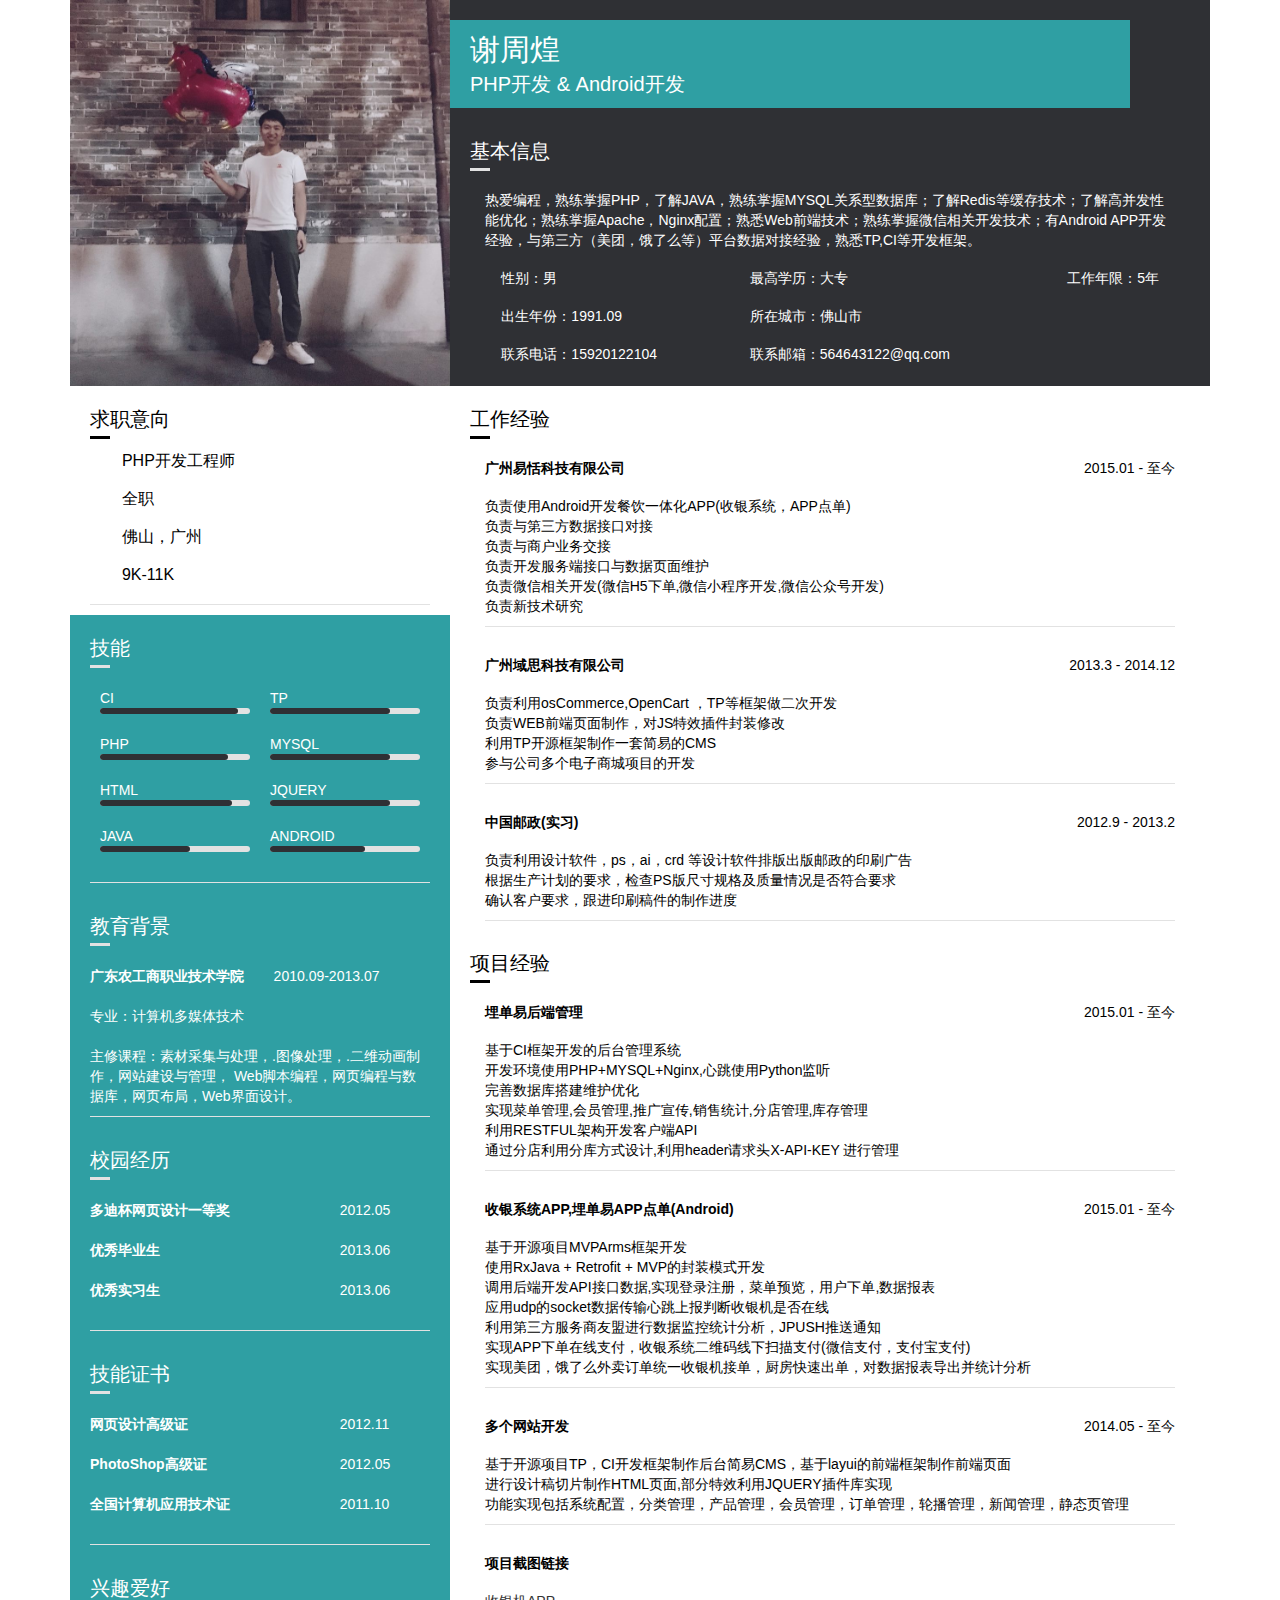
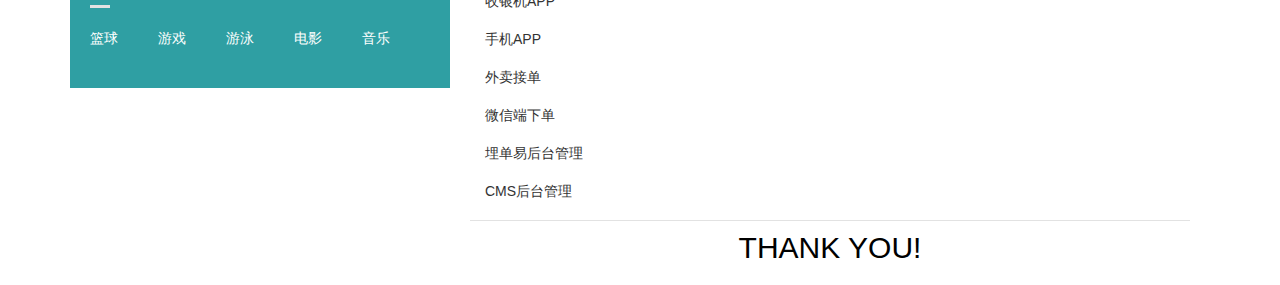
==== commit cc0bad99: "修改样式" ====
--- a/index.html
+++ b/index.html
@@ -290,6 +290,7 @@
 							基于开源项目TP，CI开发框架制作后台简易CMS，基于layui的前端框架制作前端页面<br/>
 							进行设计稿切片制作HTML页面,部分特效利用JQUERY插件库实现<br/>
 							功能实现包括系统配置，分类管理，产品管理，会员管理，订单管理，轮播管理，新闻管理，静态页管理
+							<hr />
 						</td>
 					</tr>
 					<tr>
--- a/css/style.css
+++ b/css/style.css
@@ -44,7 +44,7 @@
   margin: 20px 80px 0px 0px;padding: 10px 20px
 }
 .basic-info{
-  padding: 30px 80px 0px 20px;
+  padding: 30px 20px 0px 20px;
 }
 .qz-yixiang{
   padding: 20px 20px 0px 20px;
